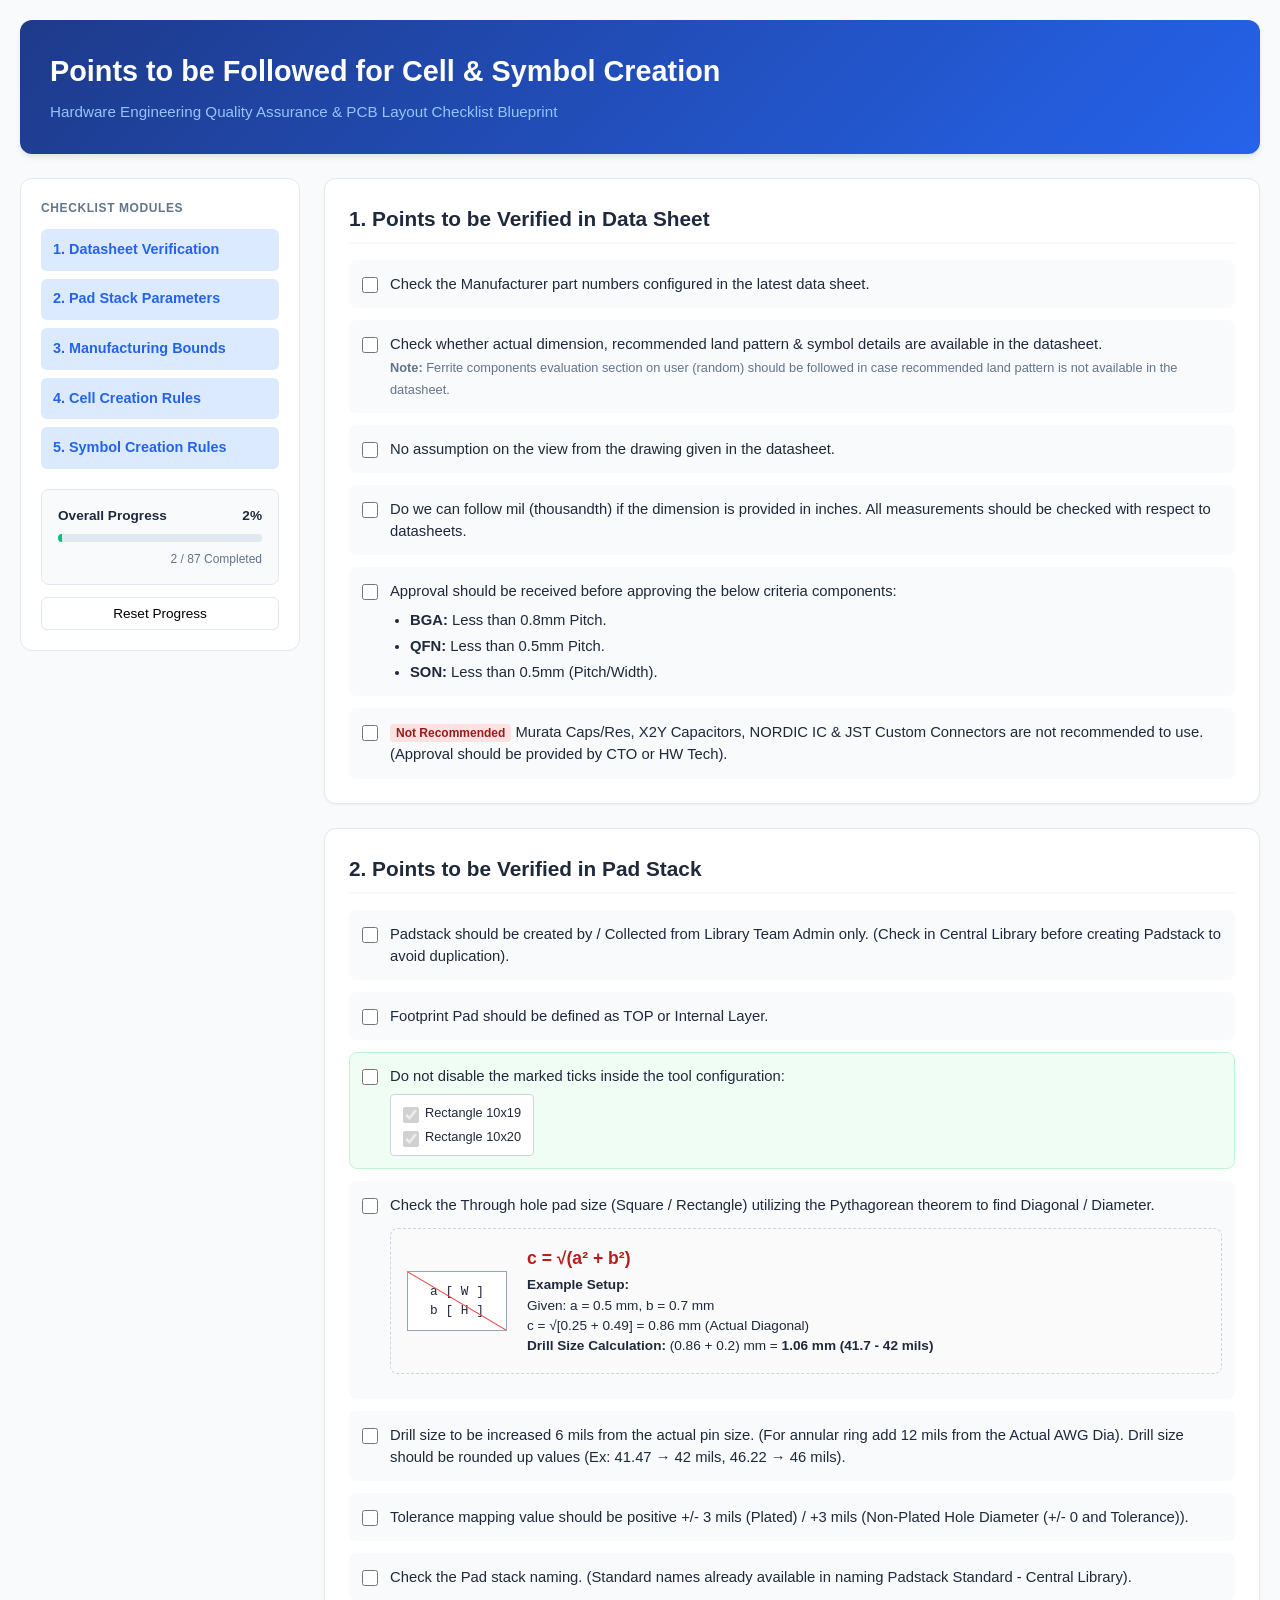
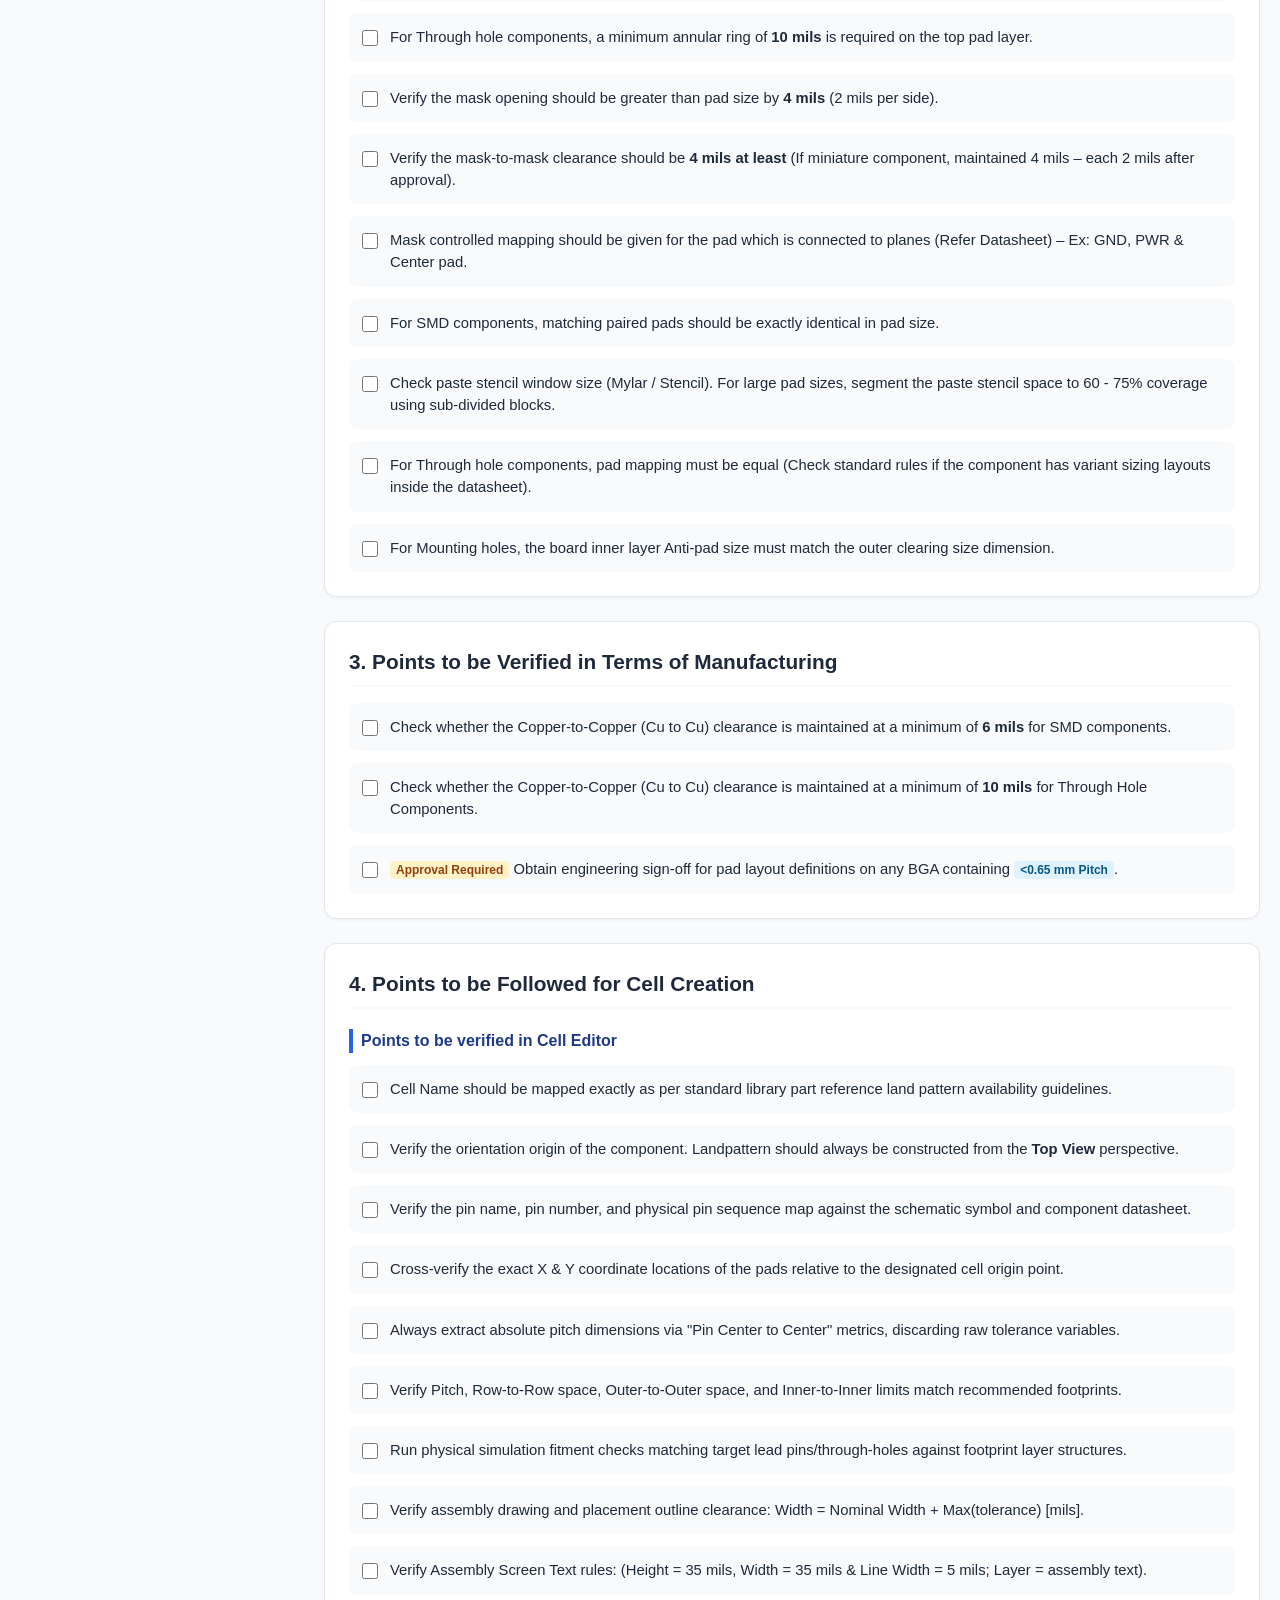
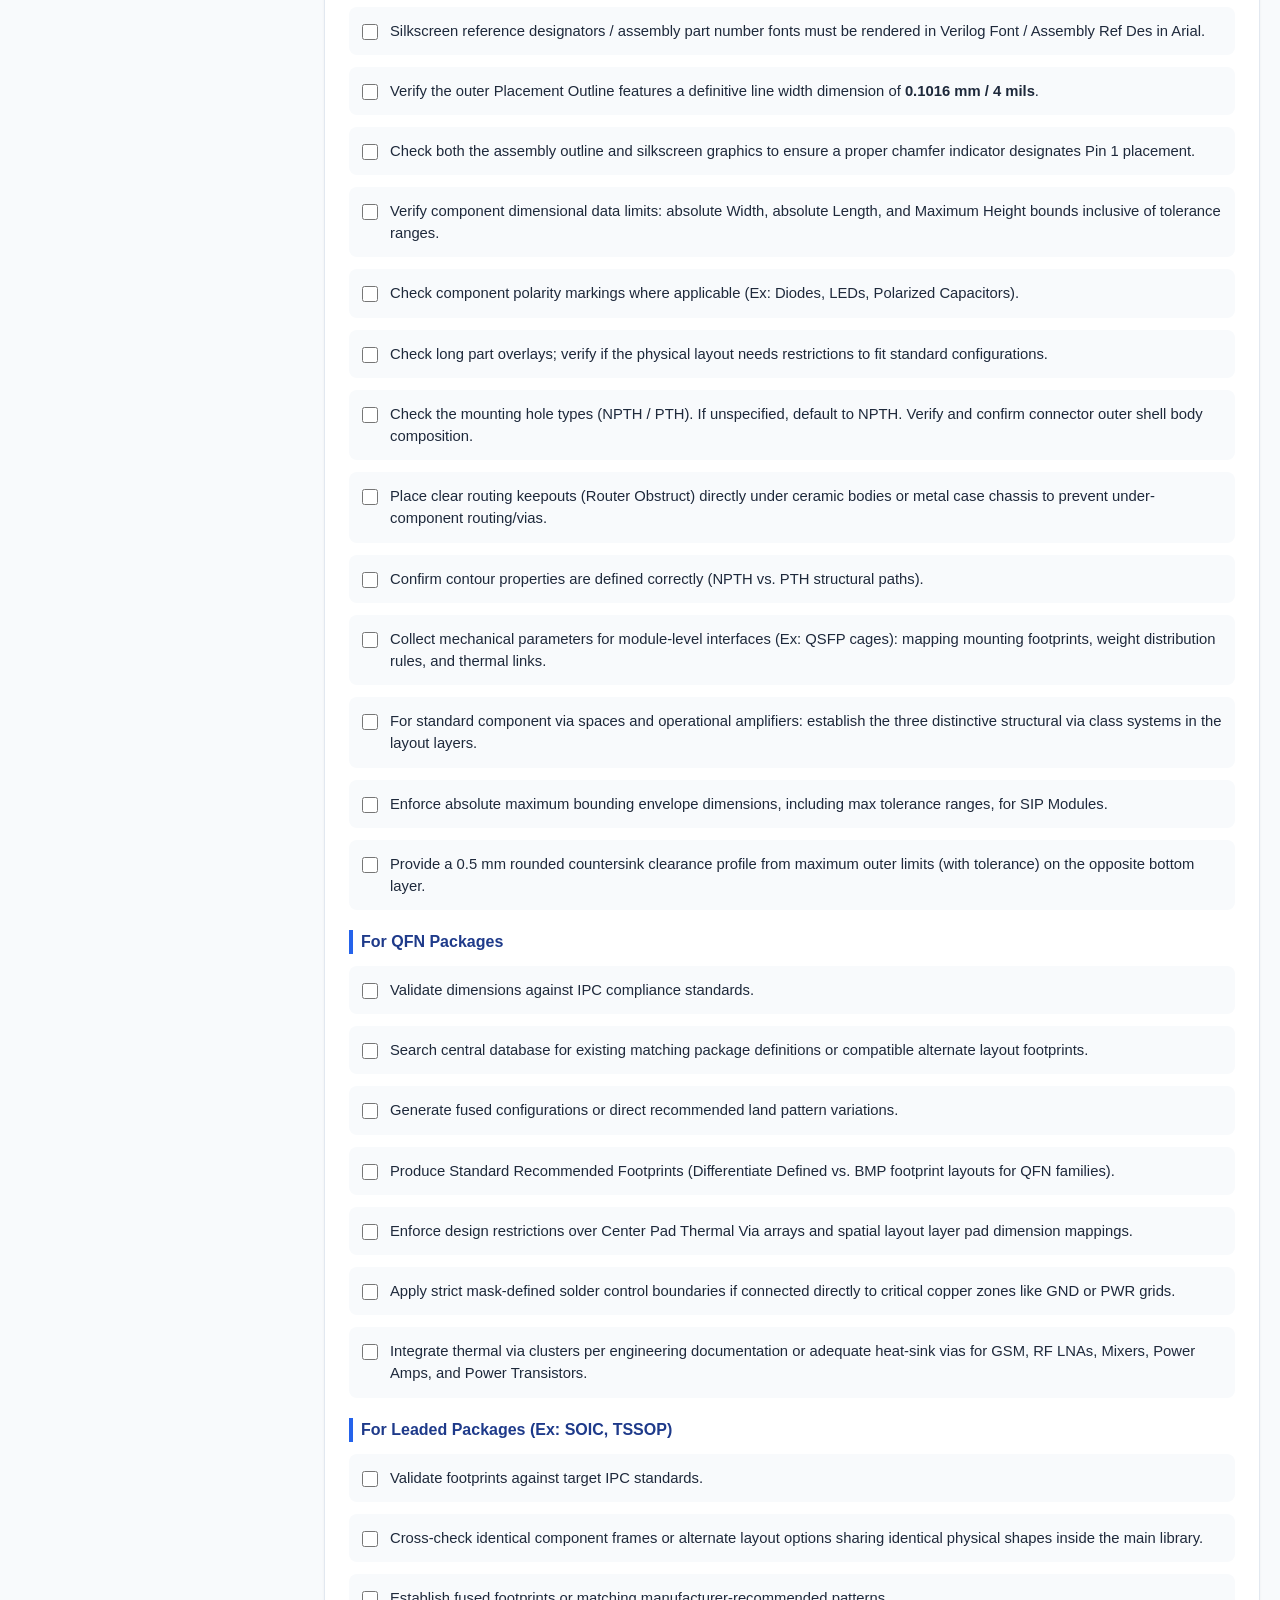
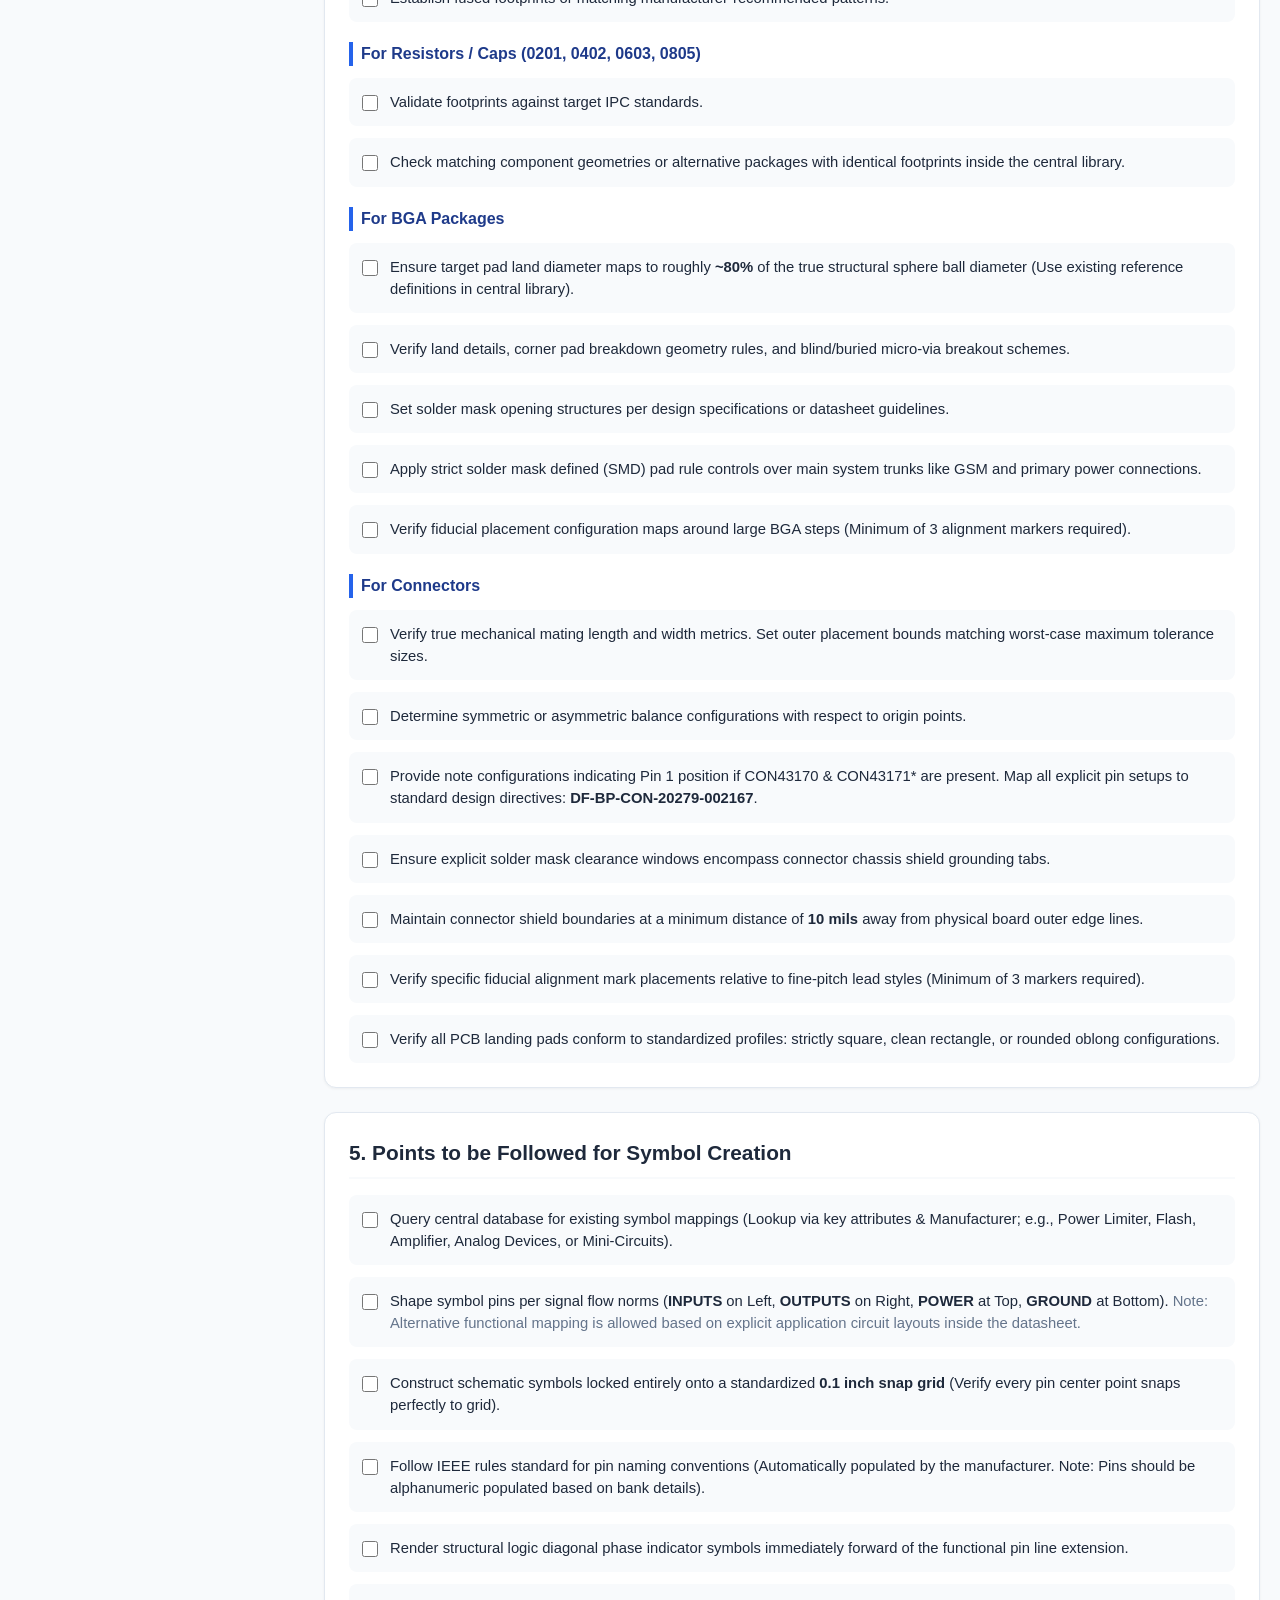
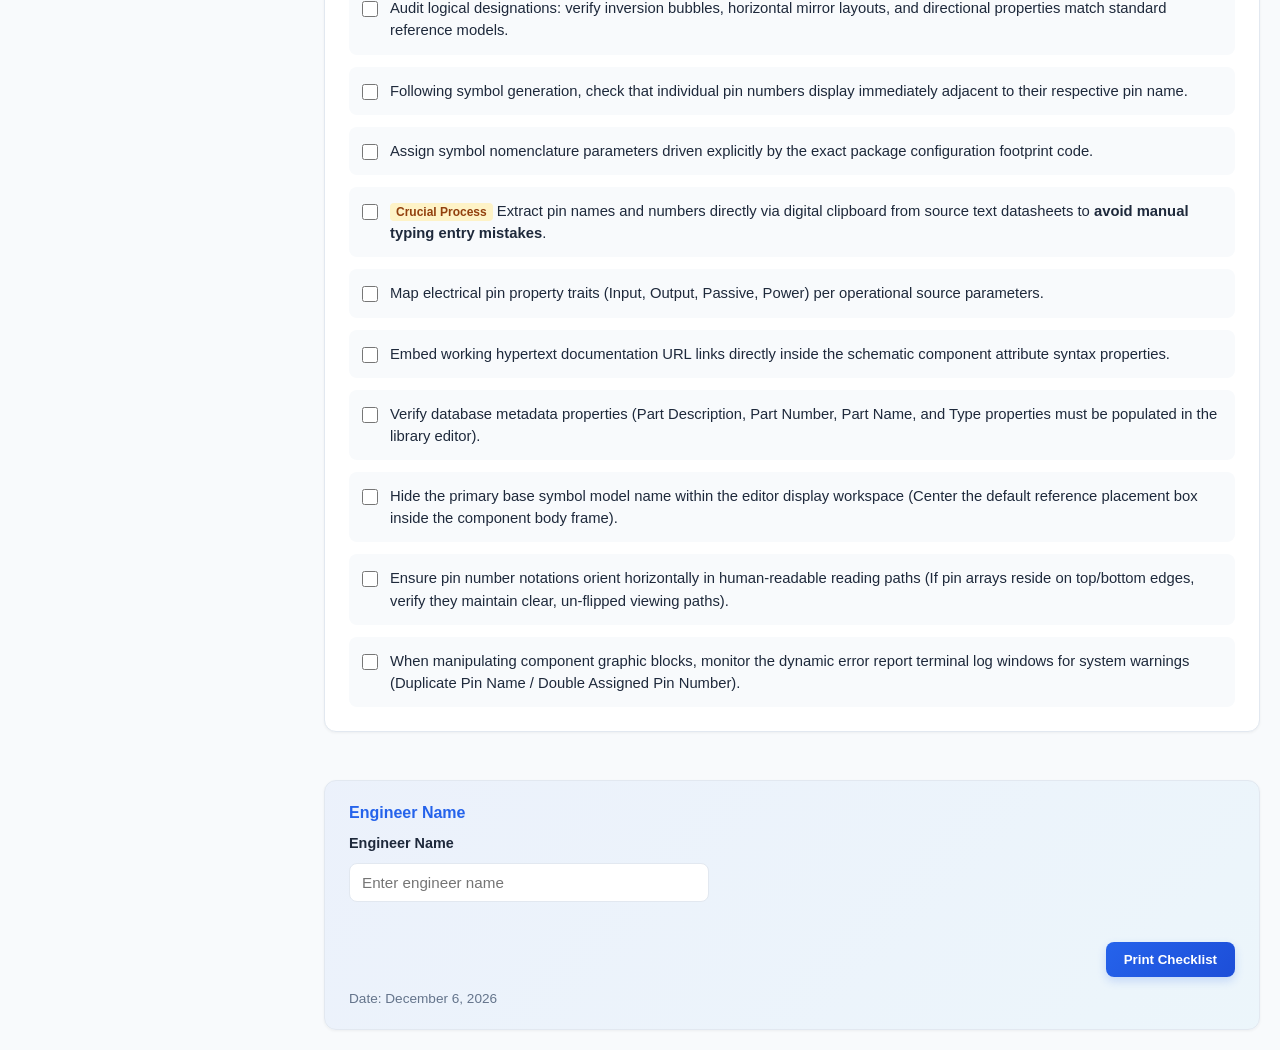
==== pcb_checklist.html @ 39cf6786 "Add files via upload" ====
<!DOCTYPE html>
<html lang="en">
<head>
    <meta charset="UTF-8">
    <meta name="viewport" content="width=device-width, initial-scale=1.0">
    <title>PCB Design Verification Dashboard</title>
    <style>
        :root {
            --bg-main: #f8fafc;
            --panel-bg: #ffffff;
            --text-primary: #1e293b;
            --text-secondary: #64748b;
            --accent-blue: #2563eb;
            --accent-blue-light: #dbeafe;
            --border-color: #e2e8f0;
            --success-color: #10b981;
            --warning-color: #f59e0b;
        }

        * {
            box-sizing: border-box;
            margin: 0;
            padding: 0;
            font-family: -apple-system, BlinkMacSystemFont, "Segoe UI", Roboto, Helvetica, Arial, sans-serif;
        }

        body {
            background-color: var(--bg-main);
            color: var(--text-primary);
            line-height: 1.5;
            padding: 20px;
        }

        header {
            background: linear-gradient(135deg, #1e3a8a, #2563eb);
            color: white;
            padding: 30px;
            border-radius: 12px;
            margin-bottom: 24px;
            box-shadow: 0 4px 6px -1px rgba(0, 0, 0, 0.1);
        }

        header h1 {
            font-size: 1.8rem;
            margin-bottom: 8px;
            font-weight: 700;
        }

        header p {
            color: #93c5fd;
            font-size: 0.95rem;
        }

        .dashboard-layout {
            display: grid;
            grid-template-columns: 280px 1fr;
            gap: 24px;
        }

        @media (max-width: 900px) {
            .dashboard-layout {
                grid-template-columns: 1fr;
            }
        }

        /* Sidebar Navigation & Metrics */
        .sidebar {
            background: var(--panel-bg);
            border: 1px solid var(--border-color);
            border-radius: 12px;
            padding: 20px;
            height: fit-content;
            position: sticky;
            top: 20px;
        }

        .nav-title {
            font-size: 0.75rem;
            text-transform: uppercase;
            letter-spacing: 0.05em;
            color: var(--text-secondary);
            margin-bottom: 12px;
            font-weight: 700;
        }

        .nav-list {
            list-style: none;
            display: flex;
            flex-direction: column;
            gap: 8px;
            margin-bottom: 20px;
        }

        .nav-item {
            padding: 10px 12px;
            border-radius: 6px;
            cursor: pointer;
            font-size: 0.9rem;
            color: var(--text-primary);
            transition: all 0.2s;
            display: flex;
            justify-content: space-between;
            align-items: center;
        }

        .nav-item:hover {
            background-color: var(--bg-main);
        }

        .nav-item.active {
            background-color: var(--accent-blue-light);
            color: var(--accent-blue);
            font-weight: 600;
        }

        /* Progress Metrics */
        .progress-box {
            background: var(--bg-main);
            border-radius: 8px;
            padding: 16px;
            margin-top: 16px;
            border: 1px solid var(--border-color);
        }

        .progress-title {
            font-size: 0.85rem;
            font-weight: 600;
            margin-bottom: 8px;
            display: flex;
            justify-content: space-between;
        }

        .progress-bar-container {
            background: #e2e8f0;
            border-radius: 9999px;
            height: 8px;
            width: 100%;
            overflow: hidden;
        }

        .progress-bar {
            background: var(--success-color);
            height: 100%;
            width: 0%;
            transition: width 0.3s ease;
        }

        /* Content Area */
        .content-area {
            display: flex;
            flex-direction: column;
            gap: 24px;
        }

        .section-panel {
            background: var(--panel-bg);
            border: 1px solid var(--border-color);
            border-radius: 12px;
            padding: 24px;
            box-shadow: 0 1px 3px rgba(0,0,0,0.05);
        }

        .section-panel h2 {
            font-size: 1.3rem;
            color: var(--text-primary);
            margin-bottom: 16px;
            border-bottom: 2px solid var(--bg-main);
            padding-bottom: 8px;
            display: flex;
            justify-content: space-between;
            align-items: center;
        }

        .sub-section-title {
            font-size: 1rem;
            color: #1e3a8a;
            margin: 20px 0 12px 0;
            padding-left: 8px;
            border-left: 4px solid var(--accent-blue);
            font-weight: 600;
        }

        .checklist-group {
            display: flex;
            flex-direction: column;
            gap: 12px;
        }

        .checklist-item {
            display: flex;
            align-items: flex-start;
            gap: 12px;
            padding: 12px;
            border-radius: 8px;
            background-color: var(--bg-main);
            transition: background-color 0.2s;
            border: 1px solid transparent;
        }

        .checklist-item:hover {
            background-color: #f1f5f9;
            border-color: #cbd5e1;
        }

        .checklist-item.checked {
            background-color: #f0fdf4;
            border-color: #bbf7d0;
        }

        .checklist-item input[type="checkbox"] {
            margin-top: 4px;
            width: 16px;
            height: 16px;
            cursor: pointer;
            accent-color: var(--success-color);
        }

        .checklist-text {
            font-size: 0.925rem;
            color: var(--text-primary);
            flex: 1;
        }

        .checklist-item.checked .checklist-text {
            color: var(--text-primary);
            text-decoration: none;
        }

        .engineer-section {
            margin-top: 24px;
            padding: 20px 24px;
            border: 1px solid var(--border-color);
            border-radius: 12px;
            background: linear-gradient(135deg, rgba(37, 99, 235, 0.06), rgba(14, 165, 233, 0.05));
            box-shadow: 0 1px 3px rgba(0,0,0,0.05);
        }

        .engineer-section-title {
            font-size: 1rem;
            font-weight: 700;
            color: var(--accent-blue);
            margin-bottom: 8px;
        }

        .engineer-field {
            display: flex;
            flex-direction: column;
            gap: 8px;
        }

        .engineer-label {
            font-size: 0.9rem;
            font-weight: 600;
            color: var(--text-primary);
        }

        .engineer-input {
            width: min(100%, 360px);
            padding: 10px 12px;
            border: 1px solid var(--border-color);
            border-radius: 8px;
            background: var(--panel-bg);
            color: var(--text-primary);
            font-size: 0.95rem;
        }

        .engineer-input:focus {
            outline: none;
            border-color: var(--accent-blue);
            box-shadow: 0 0 0 3px rgba(37, 99, 235, 0.15);
        }

        .engineer-actions {
            display: flex;
            justify-content: flex-end;
            margin-top: 16px;
        }

        .print-btn {
            border: none;
            background: linear-gradient(135deg, var(--accent-blue), #1d4ed8);
            color: white;
            padding: 10px 18px;
            border-radius: 8px;
            font-weight: 600;
            box-shadow: 0 4px 10px rgba(37, 99, 235, 0.2);
        }

        .print-btn:hover {
            filter: brightness(1.03);
        }

        .engineer-error {
            min-height: 1rem;
            font-size: 0.85rem;
            color: #dc2626;
        }

        .print-meta {
            margin-top: 12px;
            font-size: 0.85rem;
            color: var(--text-secondary);
        }

        /* Math/Formula Callout Block */
        .formula-box {
            background: #fafafa;
            border: 1px dashed #cbd5e1;
            border-radius: 8px;
            padding: 16px;
            margin: 12px 0;
            display: flex;
            gap: 20px;
            align-items: center;
            flex-wrap: wrap;
        }

        .formula-graphic {
            background: white;
            border: 1px solid #94a3b8;
            padding: 10px;
            font-family: monospace;
            font-size: 0.8rem;
            position: relative;
            width: 100px;
            height: 60px;
            display: flex;
            justify-content: center;
            align-items: center;
        }

        .formula-graphic::before {
            content: '';
            position: absolute;
            top: 0; left: 0; right: 0; bottom: 0;
            background: linear-gradient(to top right, transparent calc(50% - 1px), #ef4444, transparent calc(50% + 1px));
        }

        .formula-details {
            flex: 1;
            font-size: 0.85rem;
        }

        .formula-expression {
            font-size: 1.1rem;
            font-weight: 700;
            color: #b91c1c;
            margin-bottom: 4px;
        }

        /* Inner UI simulation components */
        .mock-ui-box {
            background: #ffffff;
            border: 1px solid #cbd5e1;
            padding: 8px 12px;
            border-radius: 4px;
            font-size: 0.8rem;
            display: inline-flex;
            flex-direction: column;
            gap: 4px;
            margin-top: 6px;
        }

        .mock-ui-row {
            display: flex;
            align-items: center;
            gap: 6px;
        }

        /* Utilities */
        .badge {
            font-size: 0.75rem;
            padding: 2px 6px;
            border-radius: 4px;
            font-weight: 600;
        }
        .badge-danger { background: #fee2e2; color: #991b1b; }
        .badge-warning { background: #fef3c7; color: #92400e; }
        .badge-info { background: #e0f2fe; color: #075985; }

        .btn-reset {
            background: white;
            border: 1px solid var(--border-color);
            padding: 8px 16px;
            border-radius: 6px;
            cursor: pointer;
            font-weight: 500;
            font-size: 0.85rem;
            width: 100%;
            margin-top: 12px;
            transition: background 0.2s;
        }
        .btn-reset:hover {
            background: #f1f5f9;
        }

        ul.nested-list {
            margin-left: 20px;
            margin-top: 6px;
            list-style-type: disc;
            display: flex;
            flex-direction: column;
            gap: 4px;
        }

        @media print {
            * {
                -webkit-print-color-adjust: exact !important;
                print-color-adjust: exact !important;
            }

            body {
                background: white;
                color: #111827;
                padding: 16px;
            }

            header {
                box-shadow: none;
                border: 1px solid #e2e8f0;
                background: linear-gradient(135deg, #1e3a8a, #2563eb) !important;
            }

            .sidebar,
            .btn-reset,
            .nav-item,
            .progress-box,
            .engineer-actions,
            .engineer-error {
                display: none !important;
            }

            .dashboard-layout {
                display: block;
                grid-template-columns: 1fr;
            }

            .content-area {
                gap: 16px;
            }

            .section-panel {
                background: #ffffff !important;
                box-shadow: none;
                border: 1px solid #e2e8f0;
                break-inside: avoid-page;
                page-break-inside: avoid;
            }

            .checklist-item {
                background-color: #f8fafc !important;
                border: 1px solid #e2e8f0 !important;
                break-inside: avoid-page;
                page-break-inside: avoid;
            }

            .checklist-item.checked {
                background-color: #f0fdf4 !important;
                border-color: #bbf7d0 !important;
            }

            .engineer-section {
                background: #ffffff !important;
                border: 1px solid #e2e8f0;
                box-shadow: none;
                break-inside: avoid-page;
                page-break-inside: avoid;
            }

            .engineer-input {
                background: #ffffff !important;
                color: #111827 !important;
                border: 1px solid #64748b !important;
            }
        }
    </style>
</head>
<body>

    <header>
        <h1>Points to be Followed for Cell &amp; Symbol Creation</h1>
        <p>Hardware Engineering Quality Assurance &amp; PCB Layout Checklist Blueprint</p>
    </header>

    <div class="dashboard-layout">
        <!-- Sidebar Navigation -->
        <div class="sidebar">
            <div class="nav-title">Checklist Modules</div>
            <ul class="nav-list">
                <li class="nav-item active" onclick="scrollToSection('sec-datasheet')">1. Datasheet Verification</li>
                <li class="nav-item" onclick="scrollToSection('sec-padstack')">2. Pad Stack Parameters</li>
                <li class="nav-item" onclick="scrollToSection('sec-manufacturing')">3. Manufacturing Bounds</li>
                <li class="nav-item" onclick="scrollToSection('sec-cell')">4. Cell Creation Rules</li>
                <li class="nav-item" onclick="scrollToSection('sec-symbol')">5. Symbol Creation Rules</li>
            </ul>

            <div class="progress-box">
                <div class="progress-title">
                    <span>Overall Progress</span>
                    <span id="progress-percent">0%</span>
                </div>
                <div class="progress-bar-container">
                    <div class="progress-bar" id="main-progress-bar"></div>
                </div>
                <div style="font-size: 0.75rem; color: var(--text-secondary); margin-top: 8px; text-align: right;" id="progress-count">
                    0 / 0 Completed
                </div>
            </div>

            <button class="btn-reset" onclick="resetChecklist()">Reset Progress</button>
        </div>

        <!-- Main Form Content -->
        <div class="content-area">

            <!-- SECTION 1: DATASHEET -->
            <div class="section-panel" id="sec-datasheet">
                <h2>1. Points to be Verified in Data Sheet</h2>
                <div class="checklist-group">
                    <div class="checklist-item">
                        <input type="checkbox" id="ds-1">
                        <div class="checklist-text">Check the Manufacturer part numbers configured in the latest data sheet.</div>
                    </div>
                    <div class="checklist-item">
                        <input type="checkbox" id="ds-2">
                        <div class="checklist-text">
                            Check whether actual dimension, recommended land pattern &amp; symbol details are available in the datasheet.
                            <br><span style="color:var(--text-secondary); font-size:0.8rem;"><strong>Note:</strong> Ferrite components evaluation section on user (random) should be followed in case recommended land pattern is not available in the datasheet.</span>
                        </div>
                    </div>
                    <div class="checklist-item">
                        <input type="checkbox" id="ds-3">
                        <div class="checklist-text">No assumption on the view from the drawing given in the datasheet.</div>
                    </div>
                    <div class="checklist-item">
                        <input type="checkbox" id="ds-4">
                        <div class="checklist-text">Do we can follow mil (thousandth) if the dimension is provided in inches. All measurements should be checked with respect to datasheets.</div>
                    </div>
                    <div class="checklist-item">
                        <input type="checkbox" id="ds-5">
                        <div class="checklist-text">
                            Approval should be received before approving the below criteria components:
                            <ul class="nested-list">
                                <li><strong>BGA:</strong> Less than 0.8mm Pitch.</li>
                                <li><strong>QFN:</strong> Less than 0.5mm Pitch.</li>
                                <li><strong>SON:</strong> Less than 0.5mm (Pitch/Width).</li>
                            </ul>
                        </div>
                    </div>
                    <div class="checklist-item">
                        <input type="checkbox" id="ds-6">
                        <div class="checklist-text">
                            <span class="badge badge-danger">Not Recommended</span> Murata Caps/Res, X2Y Capacitors, NORDIC IC &amp; JST Custom Connectors are not recommended to use. (Approval should be provided by CTO or HW Tech).
                        </div>
                    </div>
                </div>
            </div>

            <!-- SECTION 2: PAD STACK -->
            <div class="section-panel" id="sec-padstack">
                <h2>2. Points to be Verified in Pad Stack</h2>
                <div class="checklist-group">
                    <div class="checklist-item">
                        <input type="checkbox" id="ps-1">
                        <div class="checklist-text">Padstack should be created by / Collected from Library Team Admin only. (Check in Central Library before creating Padstack to avoid duplication).</div>
                    </div>
                    <div class="checklist-item">
                        <input type="checkbox" id="ps-2">
                        <div class="checklist-text">Footprint Pad should be defined as TOP or Internal Layer.</div>
                    </div>
                    <div class="checklist-item">
                        <input type="checkbox" id="ps-3">
                        <div class="checklist-text">
                            Do not disable the marked ticks inside the tool configuration:
                            <br>
                            <div class="mock-ui-box">
                                <div class="mock-ui-row"><input type="checkbox" checked disabled> <span>Rectangle 10x19</span></div>
                                <div class="mock-ui-row"><input type="checkbox" checked disabled> <span>Rectangle 10x20</span></div>
                            </div>
                        </div>
                    </div>
                    <div class="checklist-item">
                        <input type="checkbox" id="ps-4">
                        <div class="checklist-text">
                            Check the Through hole pad size (Square / Rectangle) utilizing the Pythagorean theorem to find Diagonal / Diameter.
                            <div class="formula-box">
                                <div class="formula-graphic">
                                    a [ W ]<br>
                                    b [ H ]
                                </div>
                                <div class="formula-details">
                                    <div class="formula-expression">c = √(a² + b²)</div>
                                    <strong>Example Setup:</strong><br>
                                    Given: a = 0.5 mm, b = 0.7 mm<br>
                                    c = √[0.25 + 0.49] = 0.86 mm (Actual Diagonal)<br>
                                    <strong>Drill Size Calculation:</strong> (0.86 + 0.2) mm = <strong>1.06 mm (41.7 - 42 mils)</strong>
                                </div>
                            </div>
                        </div>
                    </div>
                    <div class="checklist-item">
                        <input type="checkbox" id="ps-5">
                        <div class="checklist-text">Drill size to be increased 6 mils from the actual pin size. (For annular ring add 12 mils from the Actual AWG Dia). Drill size should be rounded up values (Ex: 41.47 → 42 mils, 46.22 → 46 mils).</div>
                    </div>
                    <div class="checklist-item">
                        <input type="checkbox" id="ps-6">
                        <div class="checklist-text">Tolerance mapping value should be positive +/- 3 mils (Plated) / +3 mils (Non-Plated Hole Diameter (+/- 0 and Tolerance)).</div>
                    </div>
                    <div class="checklist-item">
                        <input type="checkbox" id="ps-7">
                        <div class="checklist-text">Check the Pad stack naming. (Standard names already available in naming Padstack Standard - Central Library).</div>
                    </div>
                    <div class="checklist-item">
                        <input type="checkbox" id="ps-8">
                        <div class="checklist-text">For Through hole components, a minimum annular ring of <strong>10 mils</strong> is required on the top pad layer.</div>
                    </div>
                    <div class="checklist-item">
                        <input type="checkbox" id="ps-9">
                        <div class="checklist-text">Verify the mask opening should be greater than pad size by <strong>4 mils</strong> (2 mils per side).</div>
                    </div>
                    <div class="checklist-item">
                        <input type="checkbox" id="ps-10">
                        <div class="checklist-text">Verify the mask-to-mask clearance should be <strong>4 mils at least</strong> (If miniature component, maintained 4 mils – each 2 mils after approval).</div>
                    </div>
                    <div class="checklist-item">
                        <input type="checkbox" id="ps-11">
                        <div class="checklist-text">Mask controlled mapping should be given for the pad which is connected to planes (Refer Datasheet) – Ex: GND, PWR &amp; Center pad.</div>
                    </div>
                    <div class="checklist-item">
                        <input type="checkbox" id="ps-12">
                        <div class="checklist-text">For SMD components, matching paired pads should be exactly identical in pad size.</div>
                    </div>
                    <div class="checklist-item">
                        <input type="checkbox" id="ps-13">
                        <div class="checklist-text">Check paste stencil window size (Mylar / Stencil). For large pad sizes, segment the paste stencil space to 60 - 75% coverage using sub-divided blocks.</div>
                    </div>
                    <div class="checklist-item">
                        <input type="checkbox" id="ps-14">
                        <div class="checklist-text">For Through hole components, pad mapping must be equal (Check standard rules if the component has variant sizing layouts inside the datasheet).</div>
                    </div>
                    <div class="checklist-item">
                        <input type="checkbox" id="ps-15">
                        <div class="checklist-text">For Mounting holes, the board inner layer Anti-pad size must match the outer clearing size dimension.</div>
                    </div>
                </div>
            </div>

            <!-- SECTION 3: MANUFACTURING -->
            <div class="section-panel" id="sec-manufacturing">
                <h2>3. Points to be Verified in Terms of Manufacturing</h2>
                <div class="checklist-group">
                    <div class="checklist-item">
                        <input type="checkbox" id="mfg-1">
                        <div class="checklist-text">Check whether the Copper-to-Copper (Cu to Cu) clearance is maintained at a minimum of <strong>6 mils</strong> for SMD components.</div>
                    </div>
                    <div class="checklist-item">
                        <input type="checkbox" id="mfg-2">
                        <div class="checklist-text">Check whether the Copper-to-Copper (Cu to Cu) clearance is maintained at a minimum of <strong>10 mils</strong> for Through Hole Components.</div>
                    </div>
                    <div class="checklist-item">
                        <input type="checkbox" id="mfg-3">
                        <div class="checklist-text"><span class="badge badge-warning">Approval Required</span> Obtain engineering sign-off for pad layout definitions on any BGA containing <span class="badge badge-info">&lt;0.65 mm Pitch</span>.</div>
                    </div>
                </div>
            </div>

            <!-- SECTION 4: CELL CREATION -->
            <div class="section-panel" id="sec-cell">
                <h2>4. Points to be Followed for Cell Creation</h2>
                
                <div class="sub-section-title">Points to be verified in Cell Editor</div>
                <div class="checklist-group">
                    <div class="checklist-item">
                        <input type="checkbox" id="ce-1">
                        <div class="checklist-text">Cell Name should be mapped exactly as per standard library part reference land pattern availability guidelines.</div>
                    </div>
                    <div class="checklist-item">
                        <input type="checkbox" id="ce-2">
                        <div class="checklist-text">Verify the orientation origin of the component. Landpattern should always be constructed from the <strong>Top View</strong> perspective.</div>
                    </div>
                    <div class="checklist-item">
                        <input type="checkbox" id="ce-3">
                        <div class="checklist-text">Verify the pin name, pin number, and physical pin sequence map against the schematic symbol and component datasheet.</div>
                    </div>
                    <div class="checklist-item">
                        <input type="checkbox" id="ce-4">
                        <div class="checklist-text">Cross-verify the exact X &amp; Y coordinate locations of the pads relative to the designated cell origin point.</div>
                    </div>
                    <div class="checklist-item">
                        <input type="checkbox" id="ce-5">
                        <div class="checklist-text">Always extract absolute pitch dimensions via "Pin Center to Center" metrics, discarding raw tolerance variables.</div>
                    </div>
                    <div class="checklist-item">
                        <input type="checkbox" id="ce-6">
                        <div class="checklist-text">Verify Pitch, Row-to-Row space, Outer-to-Outer space, and Inner-to-Inner limits match recommended footprints.</div>
                    </div>
                    <div class="checklist-item">
                        <input type="checkbox" id="ce-7">
                        <div class="checklist-text">Run physical simulation fitment checks matching target lead pins/through-holes against footprint layer structures.</div>
                    </div>
                    <div class="checklist-item">
                        <input type="checkbox" id="ce-8">
                        <div class="checklist-text">Verify assembly drawing and placement outline clearance: <code>Width = Nominal Width + Max(tolerance) [mils]</code>.</div>
                    </div>
                    <div class="checklist-item">
                        <input type="checkbox" id="ce-9">
                        <div class="checklist-text">Verify Assembly Screen Text rules: (Height = 35 mils, Width = 35 mils &amp; Line Width = 5 mils; Layer = assembly text).</div>
                    </div>
                    <div class="checklist-item">
                        <input type="checkbox" id="ce-10">
                        <div class="checklist-text">Silkscreen reference designators / assembly part number fonts must be rendered in Verilog Font / Assembly Ref Des in Arial.</div>
                    </div>
                    <div class="checklist-item">
                        <input type="checkbox" id="ce-11">
                        <div class="checklist-text">Verify the outer Placement Outline features a definitive line width dimension of <strong>0.1016 mm / 4 mils</strong>.</div>
                    </div>
                    <div class="checklist-item">
                        <input type="checkbox" id="ce-12">
                        <div class="checklist-text">Check both the assembly outline and silkscreen graphics to ensure a proper chamfer indicator designates Pin 1 placement.</div>
                    </div>
                    <div class="checklist-item">
                        <input type="checkbox" id="ce-13">
                        <div class="checklist-text">Verify component dimensional data limits: absolute Width, absolute Length, and Maximum Height bounds inclusive of tolerance ranges.</div>
                    </div>
                    <div class="checklist-item">
                        <input type="checkbox" id="ce-14">
                        <div class="checklist-text">Check component polarity markings where applicable (Ex: Diodes, LEDs, Polarized Capacitors).</div>
                    </div>
                    <div class="checklist-item">
                        <input type="checkbox" id="ce-15">
                        <div class="checklist-text">Check long part overlays; verify if the physical layout needs restrictions to fit standard configurations.</div>
                    </div>
                    <div class="checklist-item">
                        <input type="checkbox" id="ce-16">
                        <div class="checklist-text">Check the mounting hole types (NPTH / PTH). If unspecified, default to NPTH. Verify and confirm connector outer shell body composition.</div>
                    </div>
                    <div class="checklist-item">
                        <input type="checkbox" id="ce-17">
                        <div class="checklist-text">Place clear routing keepouts (Router Obstruct) directly under ceramic bodies or metal case chassis to prevent under-component routing/vias.</div>
                    </div>
                    <div class="checklist-item">
                        <input type="checkbox" id="ce-18">
                        <div class="checklist-text">Confirm contour properties are defined correctly (NPTH vs. PTH structural paths).</div>
                    </div>
                    <div class="checklist-item">
                        <input type="checkbox" id="ce-19">
                        <div class="checklist-text">Collect mechanical parameters for module-level interfaces (Ex: QSFP cages): mapping mounting footprints, weight distribution rules, and thermal links.</div>
                    </div>
                    <div class="checklist-item">
                        <input type="checkbox" id="ce-20">
                        <div class="checklist-text">For standard component via spaces and operational amplifiers: establish the three distinctive structural via class systems in the layout layers.</div>
                    </div>
                    <div class="checklist-item">
                        <input type="checkbox" id="ce-21">
                        <div class="checklist-text">Enforce absolute maximum bounding envelope dimensions, including max tolerance ranges, for SIP Modules.</div>
                    </div>
                    <div class="checklist-item">
                        <input type="checkbox" id="ce-22">
                        <div class="checklist-text">Provide a 0.5 mm rounded countersink clearance profile from maximum outer limits (with tolerance) on the opposite bottom layer.</div>
                    </div>
                </div>

                <div class="sub-section-title">For QFN Packages</div>
                <div class="checklist-group">
                    <div class="checklist-item"><input type="checkbox" id="qfn-1"><div class="checklist-text">Validate dimensions against IPC compliance standards.</div></div>
                    <div class="checklist-item"><input type="checkbox" id="qfn-2"><div class="checklist-text">Search central database for existing matching package definitions or compatible alternate layout footprints.</div></div>
                    <div class="checklist-item"><input type="checkbox" id="qfn-3"><div class="checklist-text">Generate fused configurations or direct recommended land pattern variations.</div></div>
                    <div class="checklist-item"><input type="checkbox" id="qfn-4"><div class="checklist-text">Produce Standard Recommended Footprints (Differentiate Defined vs. BMP footprint layouts for QFN families).</div></div>
                    <div class="checklist-item"><input type="checkbox" id="qfn-5"><div class="checklist-text">Enforce design restrictions over Center Pad Thermal Via arrays and spatial layout layer pad dimension mappings.</div></div>
                    <div class="checklist-item"><input type="checkbox" id="qfn-6"><div class="checklist-text">Apply strict mask-defined solder control boundaries if connected directly to critical copper zones like GND or PWR grids.</div></div>
                    <div class="checklist-item"><input type="checkbox" id="qfn-7"><div class="checklist-text">Integrate thermal via clusters per engineering documentation or adequate heat-sink vias for GSM, RF LNAs, Mixers, Power Amps, and Power Transistors.</div></div>
                </div>

                <div class="sub-section-title">For Leaded Packages (Ex: SOIC, TSSOP)</div>
                <div class="checklist-group">
                    <div class="checklist-item"><input type="checkbox" id="lead-1"><div class="checklist-text">Validate footprints against target IPC standards.</div></div>
                    <div class="checklist-item"><input type="checkbox" id="lead-2"><div class="checklist-text">Cross-check identical component frames or alternate layout options sharing identical physical shapes inside the main library.</div></div>
                    <div class="checklist-item"><input type="checkbox" id="lead-3"><div class="checklist-text">Establish fused footprints or matching manufacturer-recommended patterns.</div></div>
                </div>

                <div class="sub-section-title">For Resistors / Caps (0201, 0402, 0603, 0805)</div>
                <div class="checklist-group">
                    <div class="checklist-item"><input type="checkbox" id="rc-1"><div class="checklist-text">Validate footprints against target IPC standards.</div></div>
                    <div class="checklist-item"><input type="checkbox" id="rc-2"><div class="checklist-text">Check matching component geometries or alternative packages with identical footprints inside the central library.</div></div>
                </div>

                <div class="sub-section-title">For BGA Packages</div>
                <div class="checklist-group">
                    <div class="checklist-item"><input type="checkbox" id="bga-1"><div class="checklist-text">Ensure target pad land diameter maps to roughly <strong>~80%</strong> of the true structural sphere ball diameter (Use existing reference definitions in central library).</div></div>
                    <div class="checklist-item"><input type="checkbox" id="bga-2"><div class="checklist-text">Verify land details, corner pad breakdown geometry rules, and blind/buried micro-via breakout schemes.</div></div>
                    <div class="checklist-item"><input type="checkbox" id="bga-3"><div class="checklist-text">Set solder mask opening structures per design specifications or datasheet guidelines.</div></div>
                    <div class="checklist-item"><input type="checkbox" id="bga-4"><div class="checklist-text">Apply strict solder mask defined (SMD) pad rule controls over main system trunks like GSM and primary power connections.</div></div>
                    <div class="checklist-item"><input type="checkbox" id="bga-5"><div class="checklist-text">Verify fiducial placement configuration maps around large BGA steps (Minimum of 3 alignment markers required).</div></div>
                </div>

                <div class="sub-section-title">For Connectors</div>
                <div class="checklist-group">
                    <div class="checklist-item"><input type="checkbox" id="conn-1"><div class="checklist-text">Verify true mechanical mating length and width metrics. Set outer placement bounds matching worst-case maximum tolerance sizes.</div></div>
                    <div class="checklist-item"><input type="checkbox" id="conn-2"><div class="checklist-text">Determine symmetric or asymmetric balance configurations with respect to origin points.</div></div>
                    <div class="checklist-item"><input type="checkbox" id="conn-3"><div class="checklist-text">Provide note configurations indicating Pin 1 position if <code>CON43170</code> &amp; <code>CON43171*</code> are present. Map all explicit pin setups to standard design directives: <strong>DF-BP-CON-20279-002167</strong>.</div></div>
                    <div class="checklist-item"><input type="checkbox" id="conn-4"><div class="checklist-text">Ensure explicit solder mask clearance windows encompass connector chassis shield grounding tabs.</div></div>
                    <div class="checklist-item"><input type="checkbox" id="conn-5"><div class="checklist-text">Maintain connector shield boundaries at a minimum distance of <strong>10 mils</strong> away from physical board outer edge lines.</div></div>
                    <div class="checklist-item"><input type="checkbox" id="conn-6"><div class="checklist-text">Verify specific fiducial alignment mark placements relative to fine-pitch lead styles (Minimum of 3 markers required).</div></div>
                    <div class="checklist-item"><input type="checkbox" id="conn-7"><div class="checklist-text">Verify all PCB landing pads conform to standardized profiles: strictly square, clean rectangle, or rounded oblong configurations.</div></div>
                </div>
            </div>

            <!-- SECTION 5: SYMBOL CREATION -->
            <div class="section-panel" id="sec-symbol">
                <h2>5. Points to be Followed for Symbol Creation</h2>
                <div class="checklist-group">
                    <div class="checklist-item">
                        <input type="checkbox" id="sym-1">
                        <div class="checklist-text">Query central database for existing symbol mappings (Lookup via key attributes &amp; Manufacturer; e.g., Power Limiter, Flash, Amplifier, Analog Devices, or Mini-Circuits).</div>
                    </div>
                    <div class="checklist-item">
                        <input type="checkbox" id="sym-2">
                        <div class="checklist-text">Shape symbol pins per signal flow norms (<strong>INPUTS</strong> on Left, <strong>OUTPUTS</strong> on Right, <strong>POWER</strong> at Top, <strong>GROUND</strong> at Bottom). <span style="color:var(--text-secondary);">Note: Alternative functional mapping is allowed based on explicit application circuit layouts inside the datasheet.</span></div>
                    </div>
                    <div class="checklist-item">
                        <input type="checkbox" id="sym-3">
                        <div class="checklist-text">Construct schematic symbols locked entirely onto a standardized <strong>0.1 inch snap grid</strong> (Verify every pin center point snaps perfectly to grid).</div>
                    </div>
                    <div class="checklist-item">
                        <input type="checkbox" id="sym-4">
                        <div class="checklist-text">Follow IEEE rules standard for pin naming conventions (Automatically populated by the manufacturer. Note: Pins should be alphanumeric populated based on bank details).</div>
                    </div>
                    <div class="checklist-item">
                        <input type="checkbox" id="sym-5">
                        <div class="checklist-text">Render structural logic diagonal phase indicator symbols immediately forward of the functional pin line extension.</div>
                    </div>
                    <div class="checklist-item">
                        <input type="checkbox" id="sym-6">
                        <div class="checklist-text">Audit logical designations: verify inversion bubbles, horizontal mirror layouts, and directional properties match standard reference models.</div>
                    </div>
                    <div class="checklist-item">
                        <input type="checkbox" id="sym-7">
                        <div class="checklist-text">Following symbol generation, check that individual pin numbers display immediately adjacent to their respective pin name.</div>
                    </div>
                    <div class="checklist-item">
                        <input type="checkbox" id="sym-8">
                        <div class="checklist-text">Assign symbol nomenclature parameters driven explicitly by the exact package configuration footprint code.</div>
                    </div>
                    <div class="checklist-item">
                        <input type="checkbox" id="sym-9">
                        <div class="checklist-text"><span class="badge badge-warning">Crucial Process</span> Extract pin names and numbers directly via digital clipboard from source text datasheets to <strong>avoid manual typing entry mistakes</strong>.</div>
                    </div>
                    <div class="checklist-item">
                        <input type="checkbox" id="sym-10">
                        <div class="checklist-text">Map electrical pin property traits (Input, Output, Passive, Power) per operational source parameters.</div>
                    </div>
                    <div class="checklist-item">
                        <input type="checkbox" id="sym-11">
                        <div class="checklist-text">Embed working hypertext documentation URL links directly inside the schematic component attribute syntax properties.</div>
                    </div>
                    <div class="checklist-item">
                        <input type="checkbox" id="sym-12">
                        <div class="checklist-text">Verify database metadata properties (Part Description, Part Number, Part Name, and Type properties must be populated in the library editor).</div>
                    </div>
                    <div class="checklist-item">
                        <input type="checkbox" id="sym-13">
                        <div class="checklist-text">Hide the primary base symbol model name within the editor display workspace (Center the default reference placement box inside the component body frame).</div>
                    </div>
                    <div class="checklist-item">
                        <input type="checkbox" id="sym-14">
                        <div class="checklist-text">Ensure pin number notations orient horizontally in human-readable reading paths (If pin arrays reside on top/bottom edges, verify they maintain clear, un-flipped viewing paths).</div>
                    </div>
                    <div class="checklist-item">
                        <input type="checkbox" id="sym-15">
                        <div class="checklist-text">When manipulating component graphic blocks, monitor the dynamic error report terminal log windows for system warnings (Duplicate Pin Name / Double Assigned Pin Number).</div>
                    </div>
                </div>
            </div>

            <div class="engineer-section" id="engineer-section">
                <div class="engineer-section-title">Engineer Name</div>
                <div class="engineer-field">
                    <label class="engineer-label" for="engineer-name">Engineer Name</label>
                    <input type="text" id="engineer-name" class="engineer-input" placeholder="Enter engineer name" />
                    <div class="engineer-error" id="engineer-name-error" role="alert" aria-live="polite"></div>
                </div>
                <div class="engineer-actions">
                    <button type="button" class="print-btn" id="print-checklist-btn">Print Checklist</button>
                </div>
                <div class="print-meta" id="checklist-print-date">Date: —</div>
            </div>
        </div>
    </div>

    <script>
        // Smooth scroll implementation
        function scrollToSection(id) {
            const element = document.getElementById(id);
            if (element) {
                element.scrollIntoView({ behavior: 'smooth', block: 'start' });
            }
        }

        // Checklist State Engine
        const checkboxes = document.querySelectorAll('.checklist-group input[type="checkbox"]');
        const engineerInput = document.getElementById('engineer-name');
        const engineerError = document.getElementById('engineer-name-error');
        const printDate = document.getElementById('checklist-print-date');
        const printButton = document.getElementById('print-checklist-btn');

        function updatePrintDate() {
            if (!printDate) return;
            const today = new Date();
            printDate.textContent = `Date: ${today.toLocaleDateString('en-US', { year: 'numeric', month: 'long', day: 'numeric' })}`;
        }

        function validateEngineerName() {
            if (!engineerInput) return true;

            const name = engineerInput.value.trim();
            if (!name) {
                if (engineerError) {
                    engineerError.textContent = 'Please enter the Engineer Name before printing the checklist.';
                }
                engineerInput.focus();
                engineerInput.scrollIntoView({ behavior: 'smooth', block: 'center' });
                return false;
            }

            if (engineerError) {
                engineerError.textContent = '';
            }
            return true;
        }

        function printChecklist() {
            if (!validateEngineerName()) {
                return;
            }

            updatePrintDate();
            window.setTimeout(() => {
                window.print();
            }, 120);
        }
        
        function updateProgress() {
            const total = checkboxes.length;
            let checkedCount = 0;

            checkboxes.forEach(cb => {
                const parentItem = cb.closest('.checklist-item');
                if (cb.checked) {
                    checkedCount++;
                    if (parentItem) parentItem.classList.add('checked');
                } else {
                    if (parentItem) parentItem.classList.remove('checked');
                }
            });

            const percent = total > 0 ? Math.round((checkedCount / total) * 100) : 0;
            
            // UI elements updates
            document.getElementById('progress-percent').innerText = percent + '%';
            document.getElementById('main-progress-bar').style.width = percent + '%';
            document.getElementById('progress-count').innerText = `${checkedCount} / ${total} Completed`;
            
            // Save state to localStorage
            const state = {};
            checkboxes.forEach(cb => {
                state[cb.id] = cb.checked;
            });
            localStorage.setItem('pcb_checklist_state', JSON.stringify(state));
        }

        function loadState() {
            const savedState = localStorage.getItem('pcb_checklist_state');
            if (savedState) {
                const state = JSON.parse(savedState);
                checkboxes.forEach(cb => {
                    if (state[cb.id] !== undefined) {
                        cb.checked = state[cb.id];
                    }
                });
            }
            updateProgress();
        }

        function resetChecklist() {
            if (confirm("Are you sure you want to reset all current checklist progression data?")) {
                checkboxes.forEach(cb => cb.checked = false);
                updateProgress();
            }
        }

        // Attach event listener triggers
        checkboxes.forEach(cb => {
            cb.addEventListener('change', updateProgress);
        });

        if (printButton) {
            printButton.addEventListener('click', printChecklist);
        }

        if (engineerInput) {
            engineerInput.addEventListener('input', () => {
                if (engineerError && engineerInput.value.trim()) {
                    engineerError.textContent = '';
                }
            });
        }

        // Track active navigation markers during manual window scrolling
        window.addEventListener('scroll', () => {
            const sections = document.querySelectorAll('.section-panel');
            const navItems = document.querySelectorAll('.nav-item');
            let currentSectionId = '';

            sections.forEach(section => {
                const sectionTop = section.offsetTop;
                if (pageYOffset >= sectionTop - 60) {
                    currentSectionId = section.getAttribute('id');
                }
            });

            navItems.forEach(item => {
                item.classList.remove('active');
                if (item.getAttribute('onclick').includes(currentSectionId)) {
                    item.classList.add('active');
                }
            });
        });

        // Initialize state engine layout values on start
        window.onload = () => {
            loadState();
            updatePrintDate();
        };
    </script>
</body>
</html>
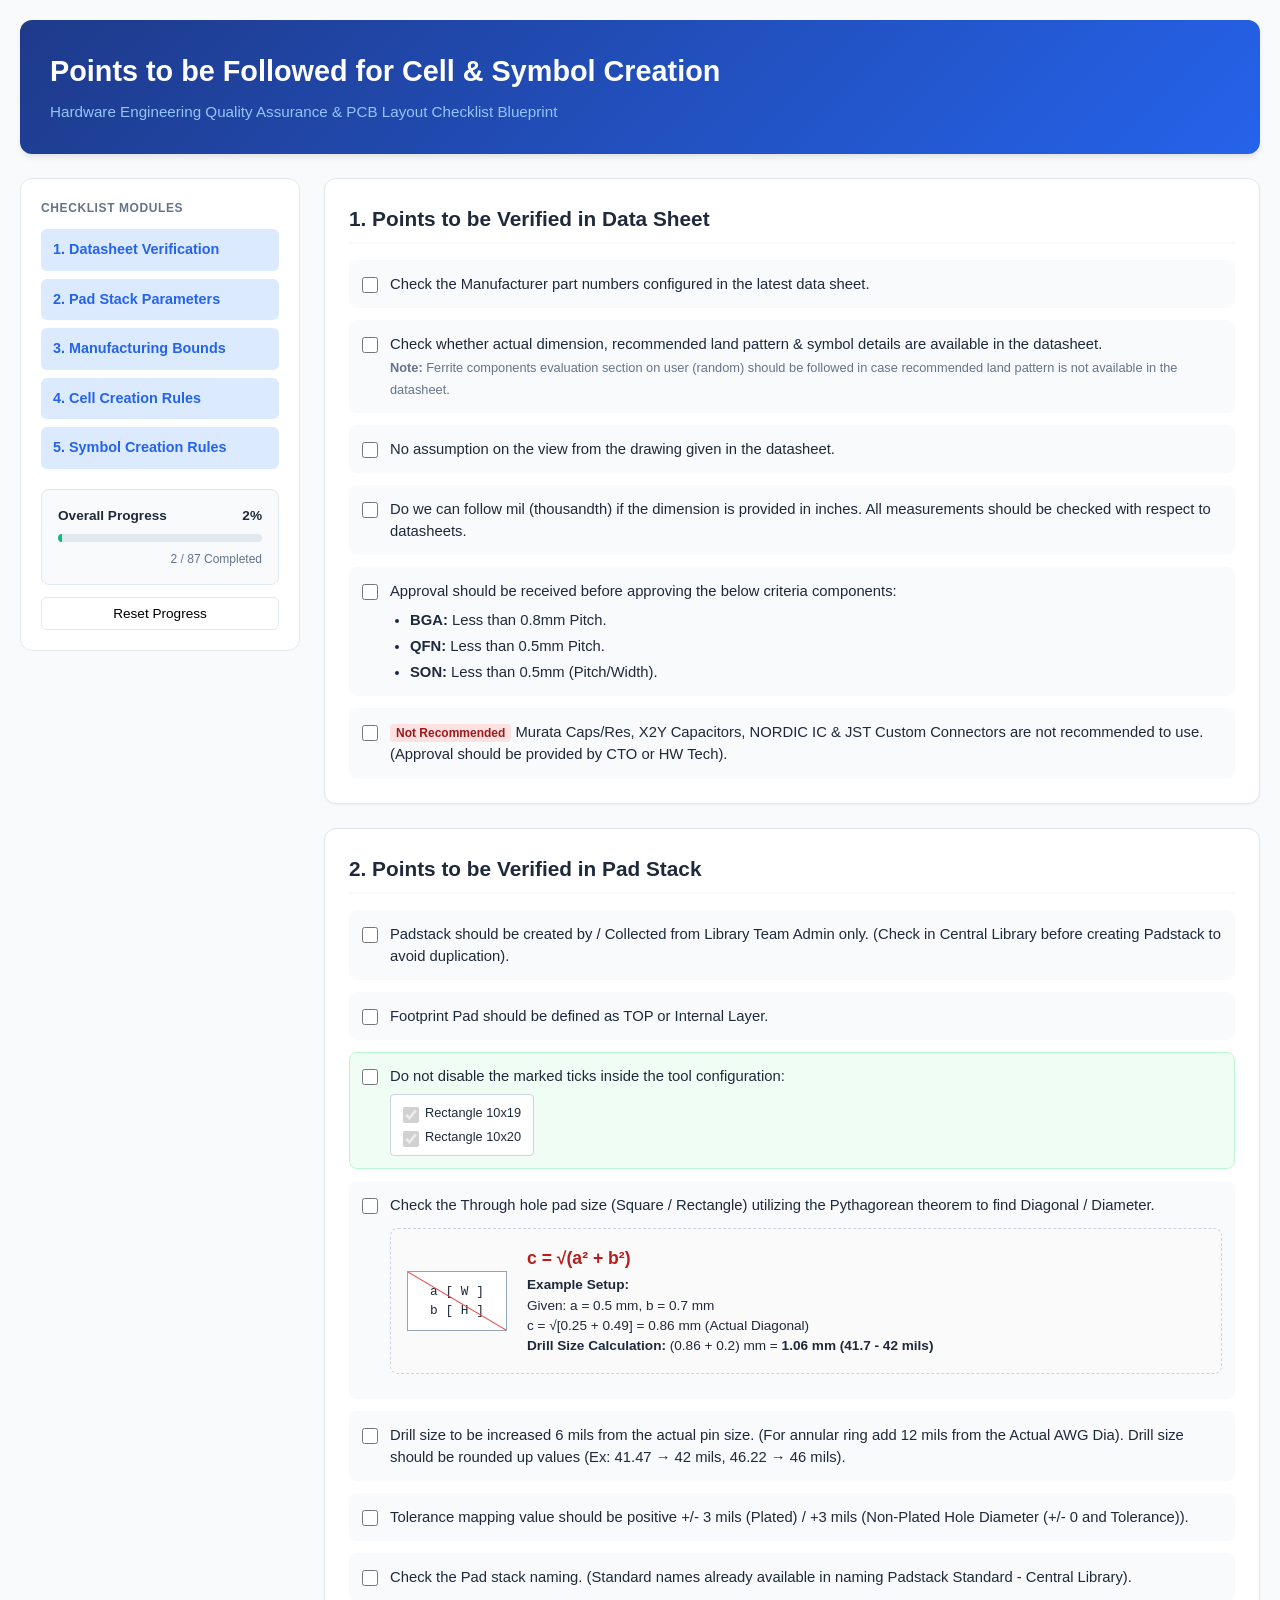
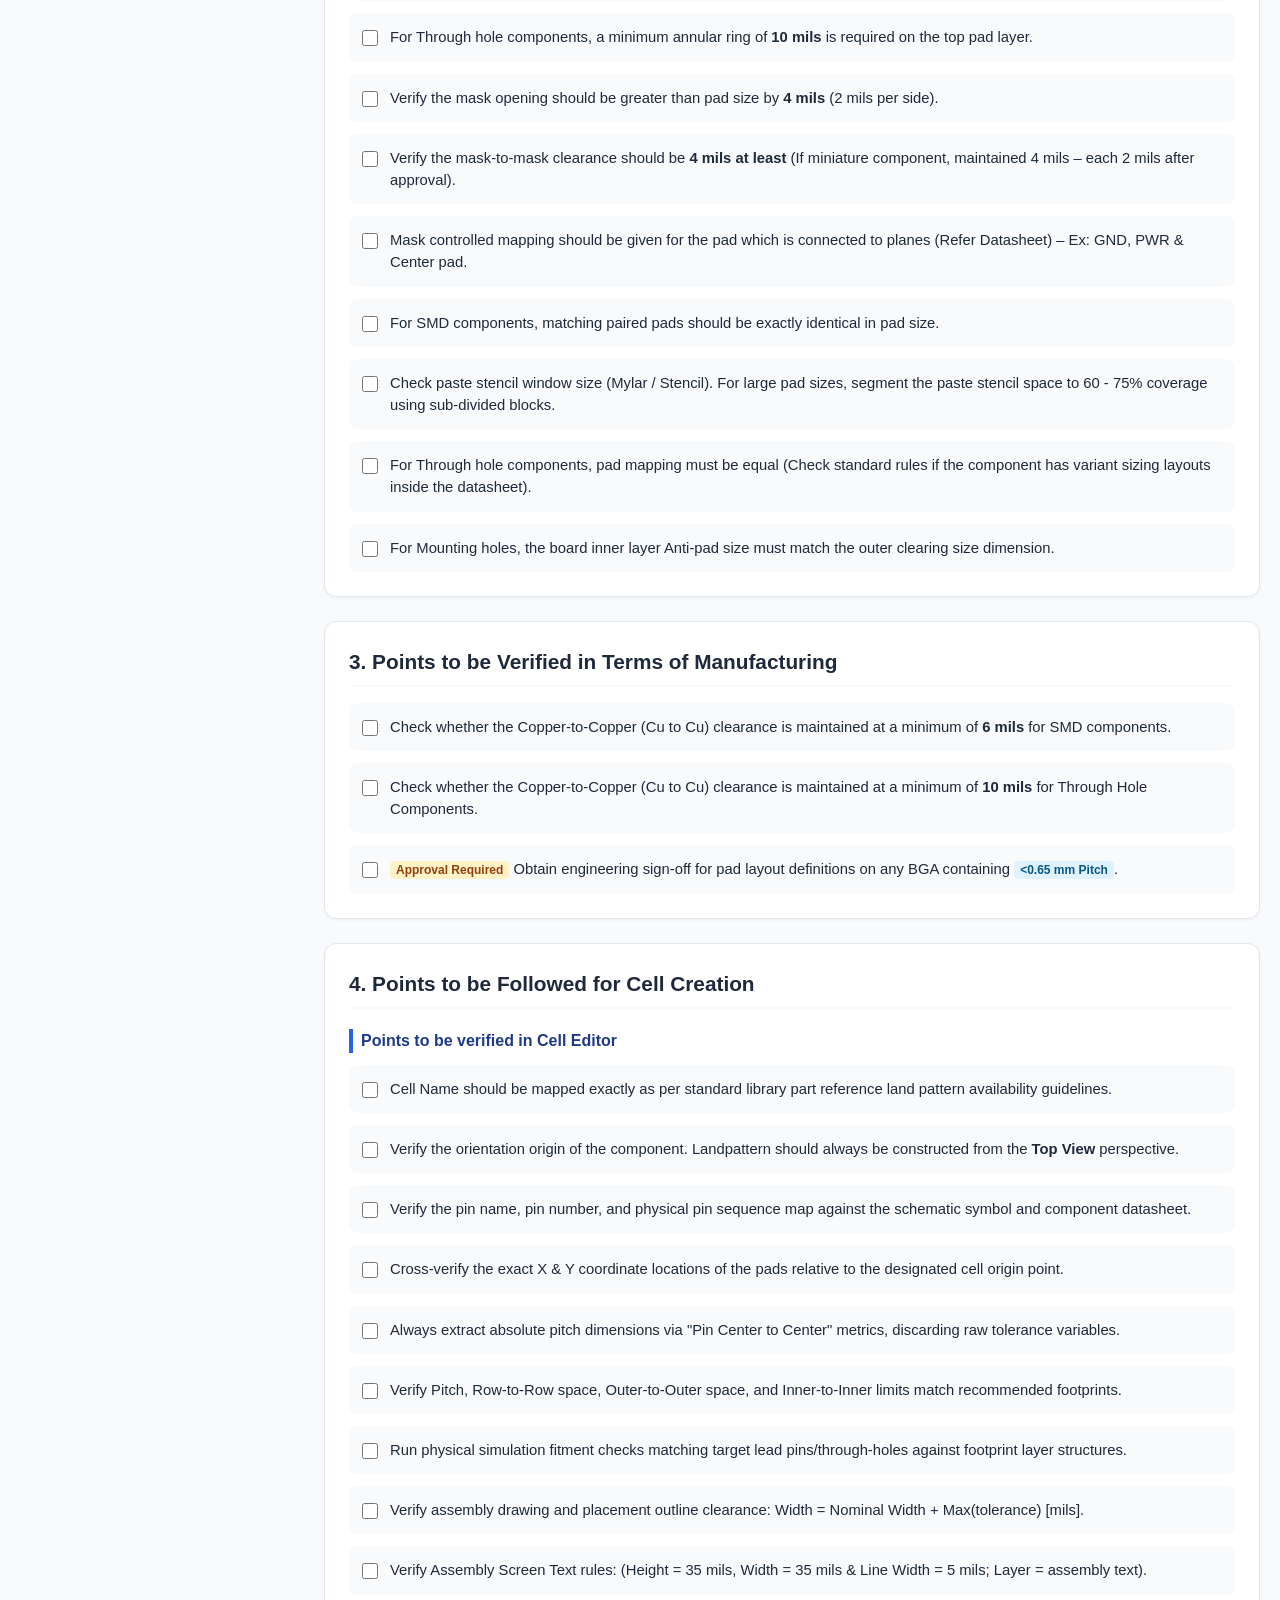
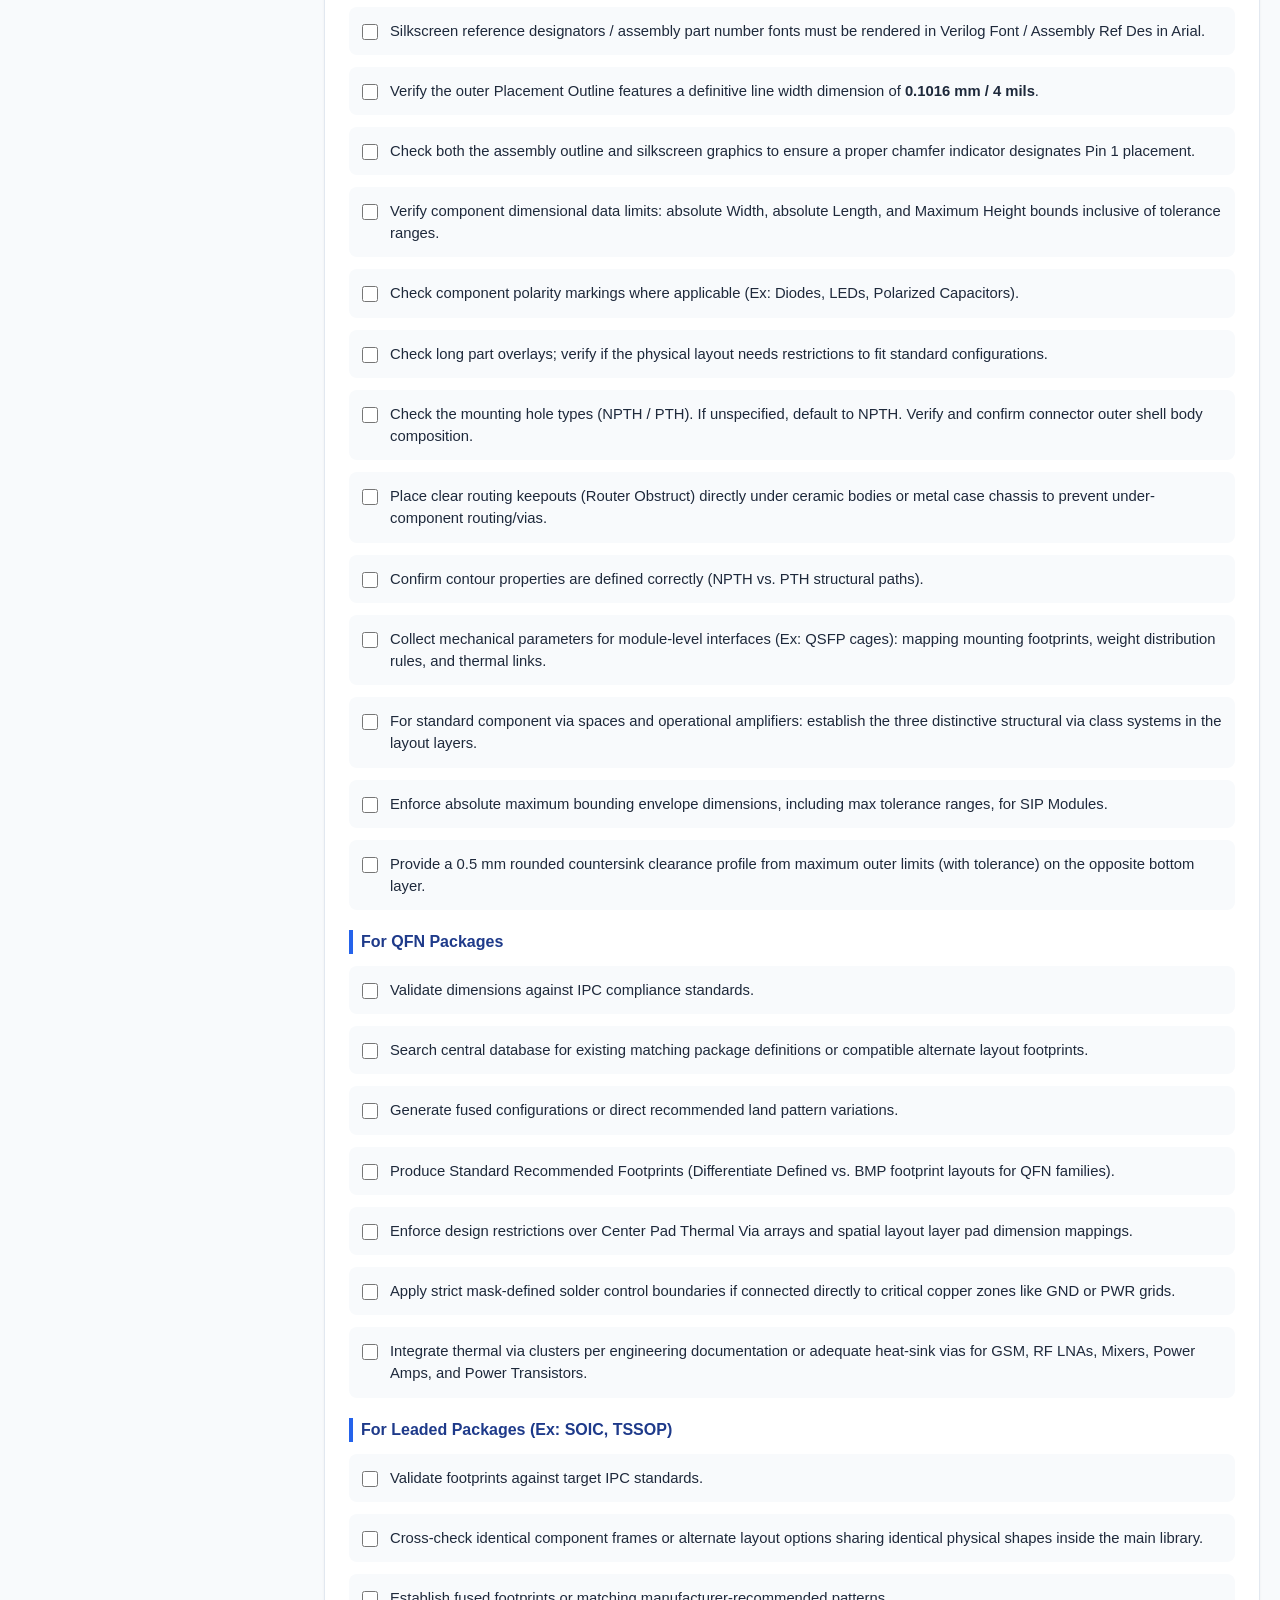
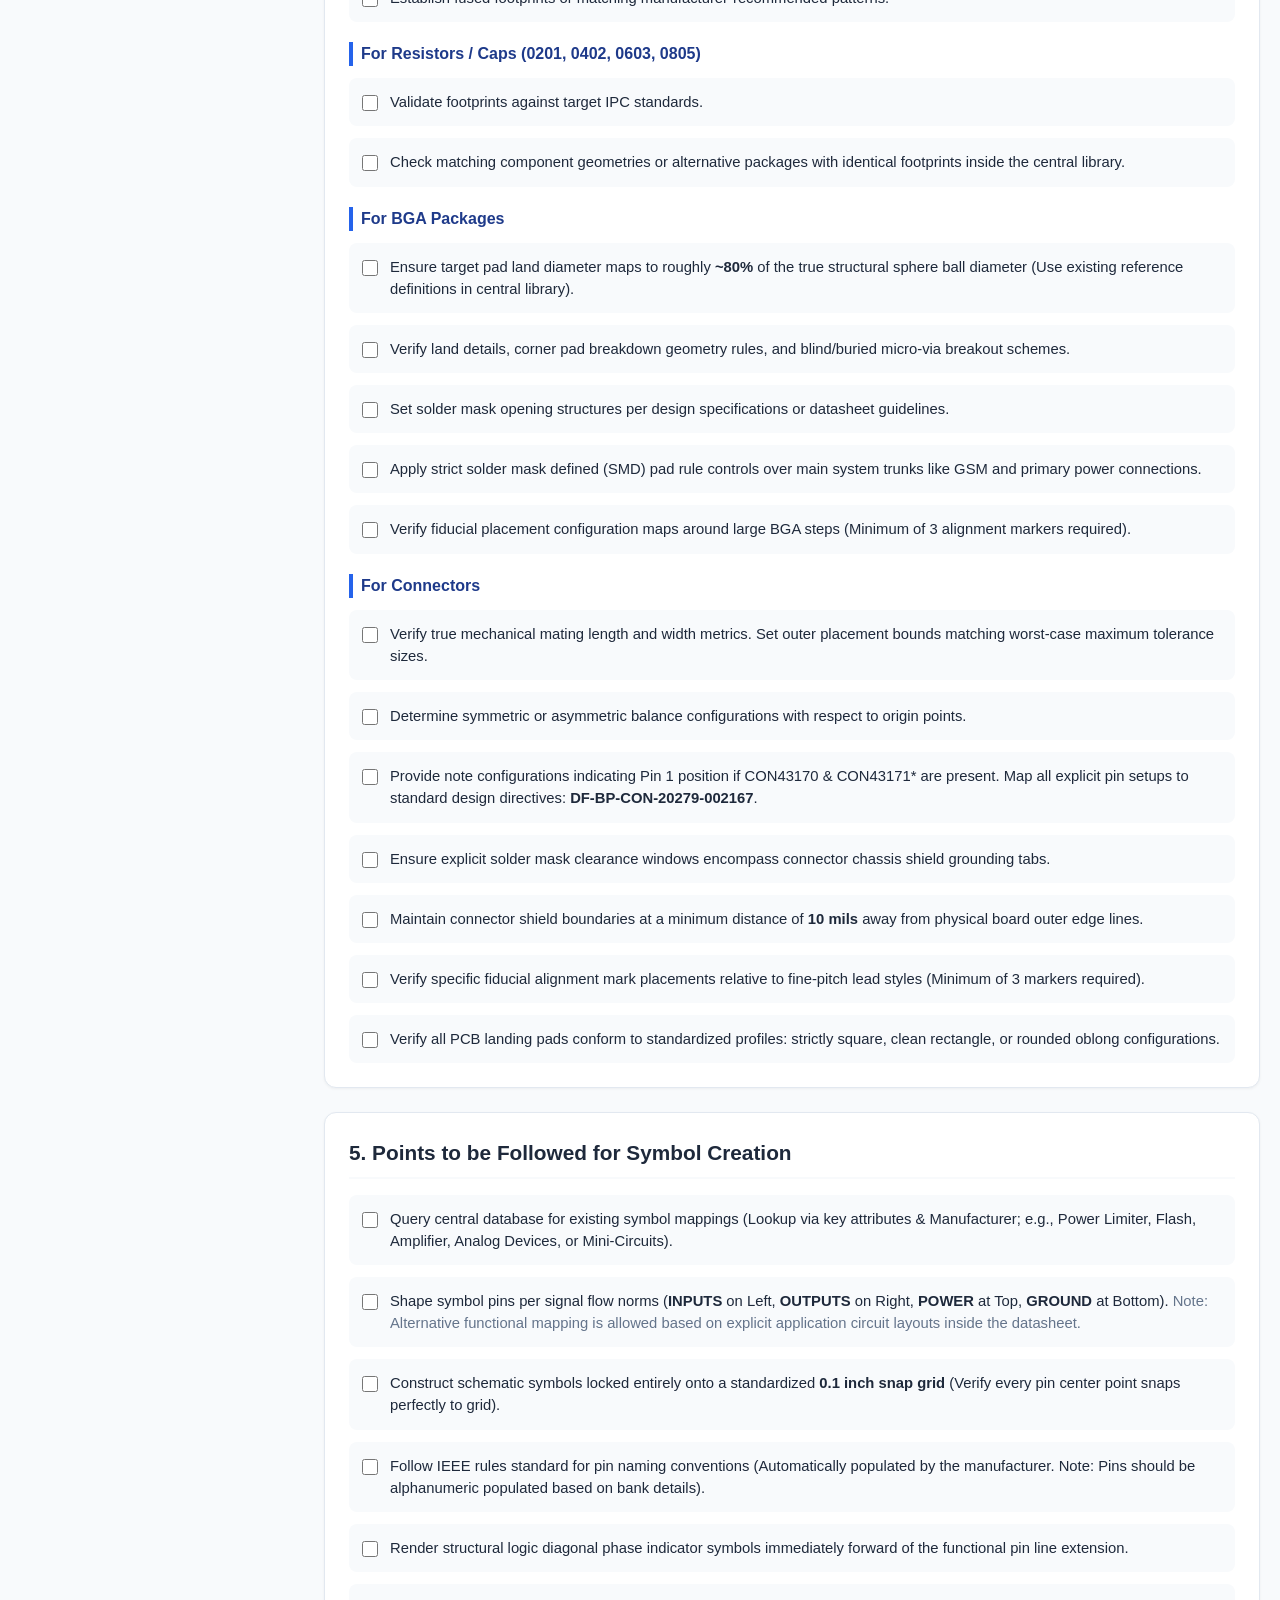
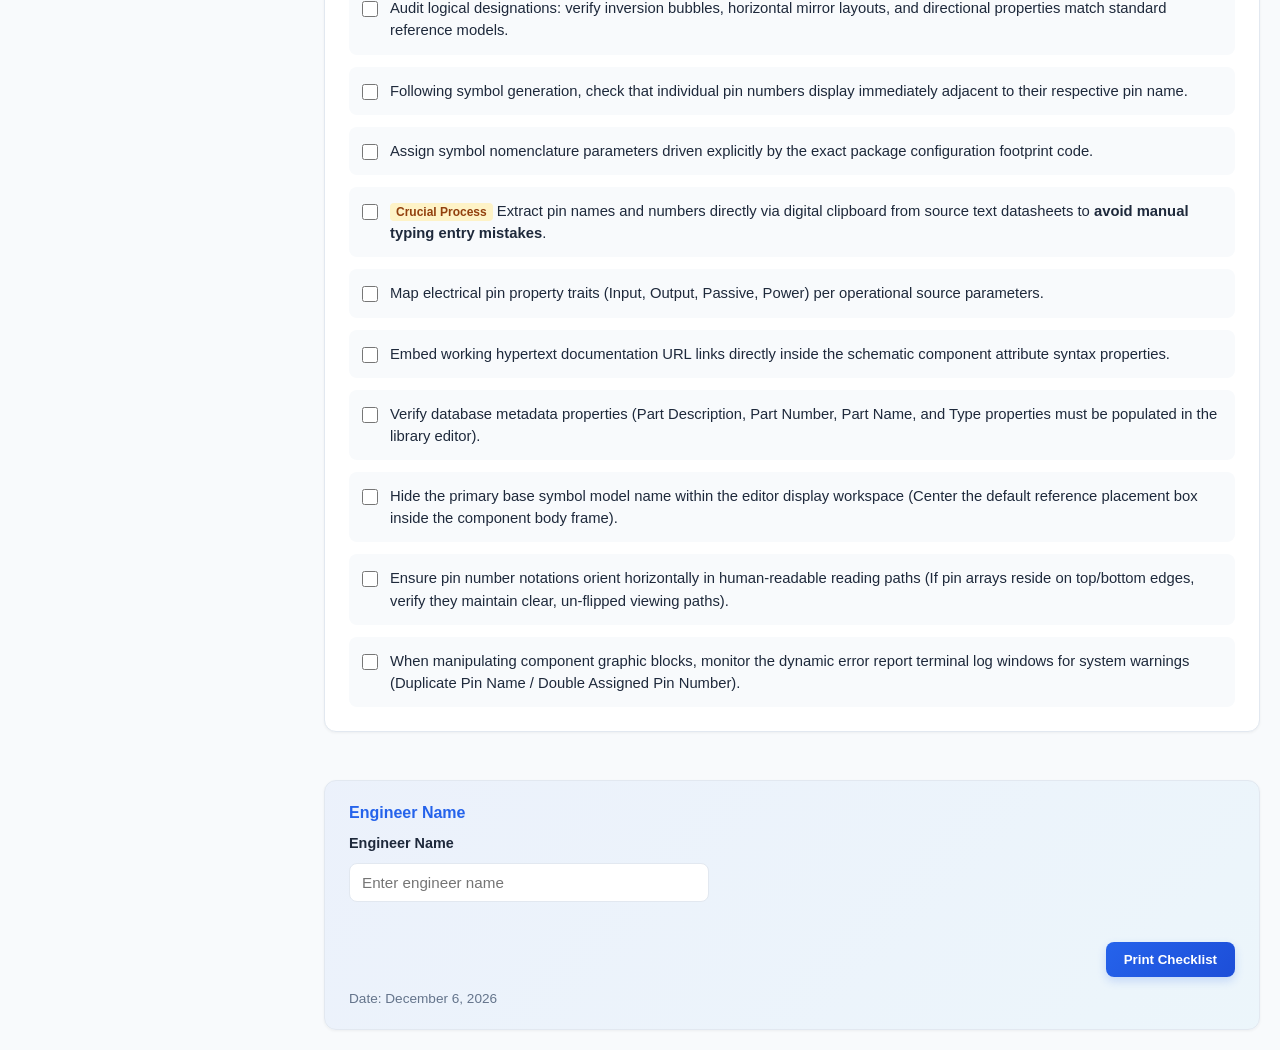
==== commit 6120ca1d: "Update fmt.Println output from 'Hello World' to 'Goodbye World'" ====
--- a/pcb_checklist.html
+++ b/pcb_checklist.html
@@ -1033,4 +1033,4 @@
         };
     </script>
 </body>
-</html>+</html>
